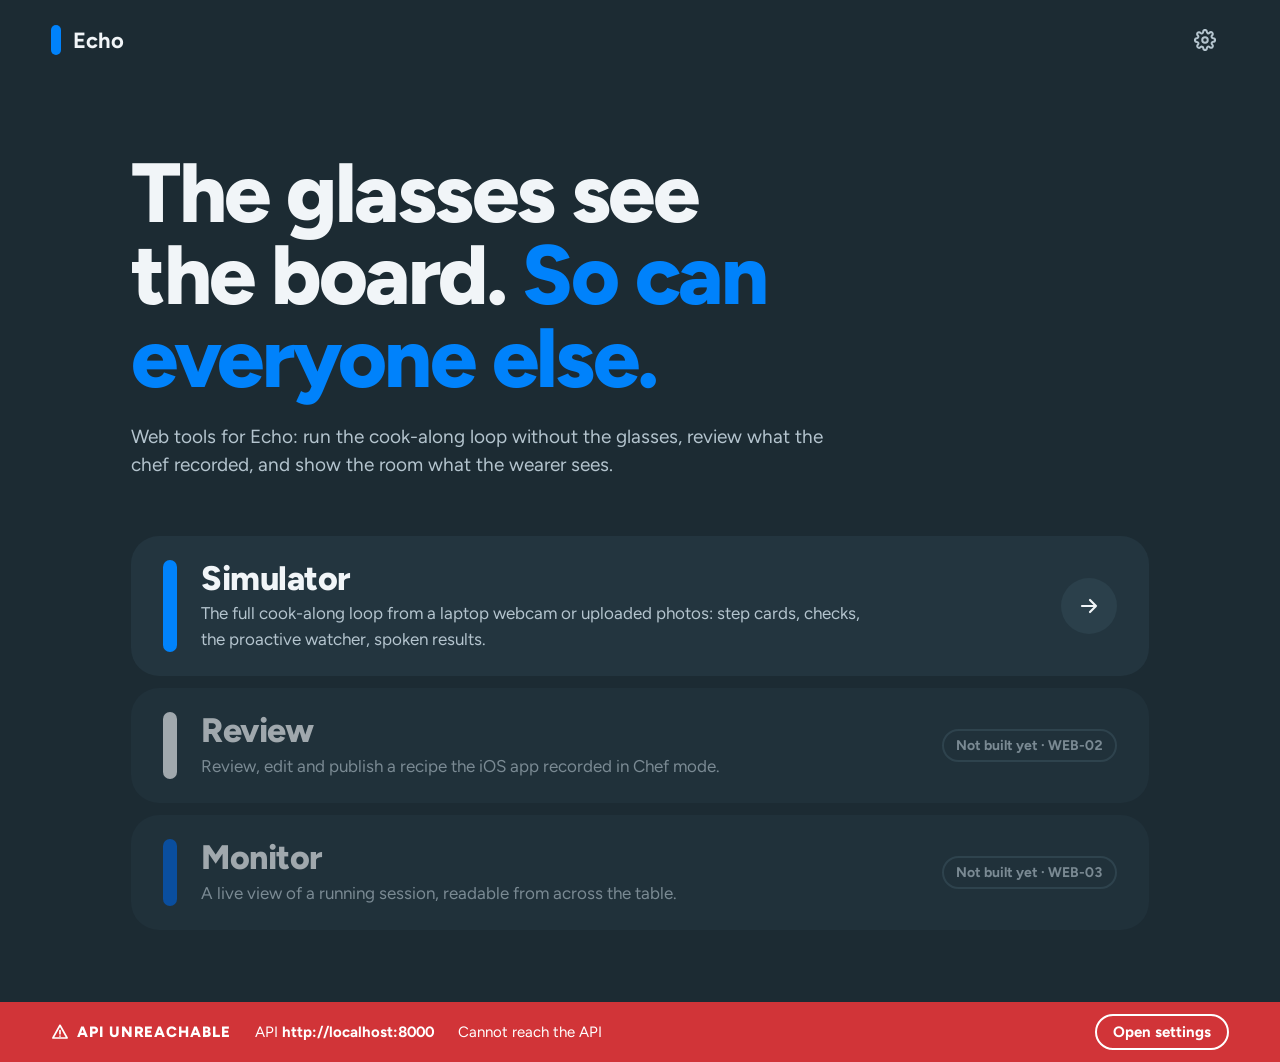
==== web/index.html @ 8f0bbbf6 "[web] WEB-01 foundation and simulator Shared config, API wrapper, watcher debounce (with node tests)" ====
<!doctype html>
<html lang="en">
<head>
<meta charset="utf-8">
<meta name="viewport" content="width=device-width, initial-scale=1">
<title>Echo · web tools</title>
<link rel="preconnect" href="https://fonts.googleapis.com">
<link rel="preconnect" href="https://fonts.gstatic.com" crossorigin>
<link href="https://fonts.googleapis.com/css2?family=Figtree:wght@400;500;600;700;800&display=swap" rel="stylesheet">
<link rel="stylesheet" href="shared/ui.css">
<style>
  .home {
    width: min(1120px, 100%);
    margin: 0 auto;
    padding: clamp(24px, 6vw, 72px) clamp(16px, 4vw, 56px) var(--space-8);
    display: grid;
    gap: clamp(32px, 5vw, 56px);
  }
  .home h1 {
    font-size: clamp(44px, 7vw, 84px);
    font-weight: 800;
    letter-spacing: -0.03em;
    line-height: 0.98;
    max-width: 14ch;
  }
  .home h1 span { color: var(--echo-sky); }
  .home .lede {
    max-width: 58ch;
    color: var(--text-dim);
    font-size: 19px;
  }
  .tools {
    list-style: none;
    margin: 0;
    padding: 0;
    display: grid;
    gap: var(--space-3);
  }
  .tool {
    display: grid;
    grid-template-columns: auto 1fr auto;
    align-items: center;
    gap: var(--space-5);
    min-height: 112px;
    padding: var(--space-5) var(--space-6);
    border-radius: var(--radius-lg);
    background: var(--surface);
    color: var(--text);
    text-decoration: none;
    transition: background-color 180ms var(--ease-out), transform 180ms var(--ease-out);
  }
  a.tool:hover { background: var(--surface-2); }
  a.tool:hover .tool-go { transform: translateX(4px); background: var(--echo-blue); color: #fff; }
  .tool-swatch {
    width: 14px;
    align-self: stretch;
    border-radius: 7px;
  }
  .tool h2 { font-size: clamp(26px, 3vw, 34px); font-weight: 800; letter-spacing: -0.015em; }
  .tool p { color: var(--text-dim); margin-top: var(--space-1); max-width: 60ch; }
  .tool-go {
    display: grid;
    place-items: center;
    width: 56px;
    height: 56px;
    border-radius: 50%;
    background: var(--surface-2);
    transition: transform 180ms var(--ease-out), background-color 180ms var(--ease-out);
  }
  .tool[aria-disabled="true"] { opacity: 0.62; }
  .tool-later {
    padding: var(--space-1) var(--space-3);
    border-radius: var(--pill);
    border: 2px solid var(--line);
    color: var(--text-dim);
    font-size: 14px;
    font-weight: 700;
    white-space: nowrap;
  }
  @media (max-width: 640px) {
    .tool { grid-template-columns: auto 1fr; padding: var(--space-5); }
    .tool-go, .tool-later { grid-column: 2; justify-self: start; }
  }
</style>
</head>
<body>
<header class="topbar">
  <a class="brand" href="./"><span class="brand-mark"></span>Echo</a>
  <button class="btn btn-icon btn-ghost" type="button" data-open-settings aria-label="Settings"></button>
</header>

<main class="home">
  <div>
    <h1>The glasses see the board. <span>So can everyone else.</span></h1>
    <p class="lede" style="margin-top: var(--space-5)">Web tools for Echo: run the cook-along loop without the glasses, review what the chef recorded, and show the room what the wearer sees.</p>
  </div>

  <ul class="tools">
    <li>
      <a class="tool" href="sim/">
        <span class="tool-swatch" style="background: var(--echo-sky)"></span>
        <div>
          <h2>Simulator</h2>
          <p>The full cook-along loop from a laptop webcam or uploaded photos: step cards, checks, the proactive watcher, spoken results.</p>
        </div>
        <span class="tool-go" data-icon="arrowRight"></span>
      </a>
    </li>
    <li>
      <div class="tool" aria-disabled="true">
        <span class="tool-swatch" style="background: var(--echo-mist)"></span>
        <div>
          <h2>Review</h2>
          <p>Review, edit and publish a recipe the iOS app recorded in Chef mode.</p>
        </div>
        <span class="tool-later">Not built yet · WEB-02</span>
      </div>
    </li>
    <li>
      <div class="tool" aria-disabled="true">
        <span class="tool-swatch" style="background: var(--echo-blue)"></span>
        <div>
          <h2>Monitor</h2>
          <p>A live view of a running session, readable from across the table.</p>
        </div>
        <span class="tool-later">Not built yet · WEB-03</span>
      </div>
    </li>
  </ul>
</main>

<script type="module">
  import { mountChrome } from "./shared/chrome.js";
  import { icon } from "./shared/icons.js";
  document.querySelector("[data-open-settings]").innerHTML = icon("gear", { size: 22 });
  document.querySelectorAll("[data-icon]").forEach((el) => (el.innerHTML = icon(el.dataset.icon, { size: 24 })));
  mountChrome();
</script>
</body>
</html>
---- web/shared/ui.css ----
/* Echo — shared page styling for the web tools (simulator, review, monitor).
   Palette pinned by the team: sky, blue, mist, ink + amber/green status. */

:root {
  --echo-sky: #0082fb;
  --echo-blue: #0064e0;
  --echo-mist: #f1f5f8;
  --echo-ink: #1c2b33;

  --echo-amber: #ffb020;      /* fix / warning on dark */
  --echo-amber-ink: #b45309;  /* amber text on light */
  --echo-green: #34d27b;      /* pass on dark */
  --echo-red: #d13438;        /* fake mode, errors */

  /* Surfaces, tinted from ink rather than neutral grey */
  --bg: var(--echo-ink);
  --surface: #23353f;
  --surface-2: #2b404b;
  --line: #3a525e;
  --text: var(--echo-mist);
  --text-dim: #b4c4ce;        /* 7.3:1 on --bg */
  --text-faint: #8fa4b0;      /* 4.9:1 on --bg */

  --radius-lg: 28px;
  --radius: 18px;
  --radius-sm: 12px;
  --pill: 999px;

  --space-1: 4px;
  --space-2: 8px;
  --space-3: 12px;
  --space-4: 16px;
  --space-5: 24px;
  --space-6: 32px;
  --space-7: 48px;
  --space-8: 72px;

  --font: "Figtree", ui-sans-serif, system-ui, -apple-system, "Segoe UI", sans-serif;
  --mono: ui-monospace, "SF Mono", Menlo, Consolas, monospace;
  --ease-out: cubic-bezier(0.16, 1, 0.3, 1);

  --tap: 48px;
  color-scheme: dark;
}

*,
*::before,
*::after {
  box-sizing: border-box;
}

html {
  -webkit-text-size-adjust: 100%;
  scrollbar-color: var(--line) var(--bg);
}

body {
  margin: 0;
  min-height: 100dvh;
  display: flex;
  flex-direction: column;
  background: var(--bg);
  color: var(--text);
  font-family: var(--font);
  font-size: 17px;
  line-height: 1.5;
  font-variant-numeric: tabular-nums;
  -webkit-font-smoothing: antialiased;
}

::selection {
  background: var(--echo-sky);
  color: #fff;
}

:focus-visible {
  outline: 3px solid var(--echo-sky);
  outline-offset: 3px;
  border-radius: 6px;
}

a {
  color: inherit;
  text-underline-offset: 0.2em;
}

h1,
h2,
h3 {
  margin: 0;
  line-height: 1.1;
  text-wrap: balance;
}

p {
  margin: 0;
}

img {
  max-width: 100%;
  display: block;
}

[hidden] {
  display: none !important;
}

.icon {
  flex: none;
}

.btn,
.topnav a {
  white-space: nowrap;
}

.visually-hidden {
  position: absolute !important;
  width: 1px;
  height: 1px;
  overflow: hidden;
  clip: rect(0 0 0 0);
  white-space: nowrap;
}

/* ---------- top bar ---------- */

.topbar {
  display: flex;
  align-items: center;
  justify-content: space-between;
  gap: var(--space-4);
  padding: var(--space-4) clamp(16px, 4vw, 56px);
  min-height: 76px;
}

.brand {
  display: inline-flex;
  align-items: center;
  gap: var(--space-3);
  text-decoration: none;
  font-weight: 700;
  font-size: 22px;
  letter-spacing: -0.01em;
}

.brand-mark {
  width: 10px;
  height: 30px;
  border-radius: 5px;
  background: var(--echo-sky);
}

.brand-page {
  font-weight: 500;
  color: var(--text-dim);
}

.topnav {
  display: flex;
  align-items: center;
  gap: var(--space-2);
}

.topnav a {
  padding: var(--space-2) var(--space-3);
  border-radius: var(--pill);
  color: var(--text-dim);
  text-decoration: none;
  font-weight: 600;
  font-size: 15px;
}

.topnav a:hover {
  color: var(--text);
  background: var(--surface);
}

.topnav a[aria-current="page"] {
  color: var(--text);
  background: var(--surface-2);
}

/* ---------- buttons ---------- */

.btn {
  display: inline-flex;
  align-items: center;
  justify-content: center;
  gap: var(--space-2);
  min-height: var(--tap);
  padding: 0 var(--space-5);
  border: 0;
  border-radius: var(--pill);
  background: var(--surface-2);
  color: var(--text);
  font: inherit;
  font-weight: 650;
  font-size: 16px;
  cursor: pointer;
  text-decoration: none;
  transition: background-color 160ms var(--ease-out), transform 160ms var(--ease-out);
}

.btn:hover {
  background: var(--line);
}

.btn:active {
  transform: translateY(1px);
}

.btn:disabled,
.btn[aria-disabled="true"] {
  opacity: 0.45;
  cursor: not-allowed;
  transform: none;
}

.btn-primary {
  background: var(--echo-blue);
  color: #fff;
}

.btn-primary:hover {
  background: #0058c7;
}

.btn-light {
  background: var(--echo-mist);
  color: var(--echo-ink);
}

.btn-light:hover {
  background: #fff;
}

.btn-icon {
  width: var(--tap);
  padding: 0;
}

.btn-ghost {
  background: transparent;
  color: var(--text-dim);
}

.btn-ghost:hover {
  background: var(--surface);
  color: var(--text);
}

.btn[aria-pressed="true"] {
  background: var(--echo-mist);
  color: var(--echo-ink);
}

kbd {
  display: inline-block;
  min-width: 1.6em;
  padding: 0 0.4em;
  border-radius: 6px;
  border: 1px solid var(--line);
  background: var(--bg);
  color: var(--text-dim);
  font: 600 12px/1.6 var(--font);
  text-align: center;
}

.btn-primary kbd {
  border-color: rgba(255, 255, 255, 0.35);
  background: transparent;
  color: #fff;
}

/* ---------- form fields ---------- */

.field {
  display: grid;
  gap: var(--space-2);
}

.field label {
  font-weight: 650;
  font-size: 15px;
}

.field .hint {
  color: var(--text-faint);
  font-size: 14px;
}

.input {
  width: 100%;
  min-height: var(--tap);
  padding: 0 var(--space-4);
  border: 2px solid var(--line);
  border-radius: var(--radius-sm);
  background: var(--bg);
  color: var(--text);
  font: inherit;
  caret-color: var(--echo-sky);
}

.input:focus-visible {
  outline: none;
  border-color: var(--echo-sky);
}

.input::placeholder {
  color: var(--text-faint);
}

/* ---------- settings dialog ---------- */

.settings-dialog {
  width: min(520px, calc(100vw - 32px));
  padding: 0;
  border: 0;
  border-radius: var(--radius-lg);
  background: var(--surface);
  color: var(--text);
  box-shadow: 0 24px 60px rgba(0, 0, 0, 0.45);
}

.settings-dialog::backdrop {
  background: rgba(10, 18, 23, 0.7);
}

.settings-dialog form {
  display: grid;
  gap: var(--space-5);
  padding: var(--space-6);
}

.settings-dialog header {
  display: flex;
  align-items: center;
  justify-content: space-between;
}

.settings-dialog h2 {
  font-size: 26px;
}

.settings-row {
  display: grid;
  grid-template-columns: 1fr 1fr;
  gap: var(--space-4);
}

.settings-actions {
  display: flex;
  justify-content: flex-end;
  gap: var(--space-3);
  margin-top: var(--space-2);
}

/* ---------- status strip (footer) ---------- */

.status-strip {
  margin-top: auto;
  display: flex;
  flex-wrap: wrap;
  align-items: center;
  gap: var(--space-2) var(--space-5);
  padding: var(--space-3) clamp(16px, 4vw, 56px);
  background: var(--echo-blue);
  color: #fff;
  font-size: 15px;
}

.status-strip[data-state="fake"],
.status-strip[data-state="down"],
.status-strip[data-state="unauthorized"] {
  background: var(--echo-red);
}

.status-strip[data-state="checking"] {
  background: var(--surface-2);
}

.status-strip .status-flag {
  display: inline-flex;
  align-items: center;
  gap: var(--space-2);
  font-weight: 800;
  letter-spacing: 0.06em;
  text-transform: uppercase;
}

.status-strip .status-item b {
  font-weight: 700;
}

.status-strip .status-action {
  margin-left: auto;
  min-height: 36px;
  padding: 0 var(--space-4);
  border-radius: var(--pill);
  border: 2px solid currentColor;
  background: transparent;
  color: inherit;
  font: inherit;
  font-weight: 700;
  cursor: pointer;
}

.status-strip .status-action:hover {
  background: rgba(255, 255, 255, 0.14);
}

@media (prefers-reduced-motion: reduce) {
  *,
  *::before,
  *::after {
    transition-duration: 1ms !important;
    animation-iteration-count: 1 !important;
  }
}

@media (max-width: 640px) {
  .settings-row {
    grid-template-columns: 1fr;
  }
  .topnav a {
    padding: var(--space-2);
  }
}
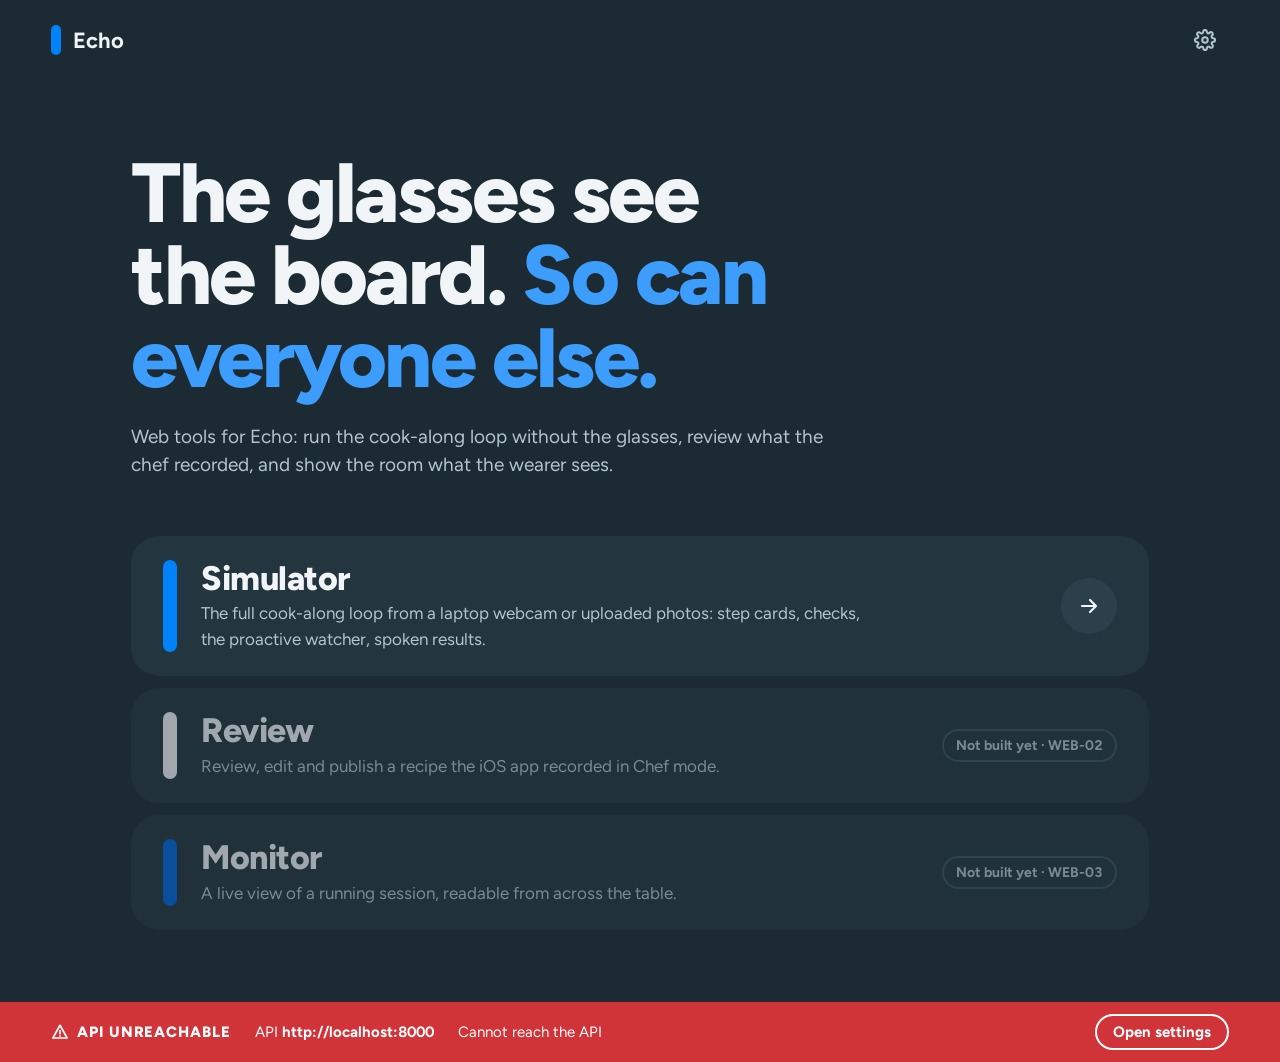
==== commit 828d2150: "[web] Fix design-check findings: headline contrast, empty img Landing headline accent uses a sky tin" ====
--- a/web/index.html
+++ b/web/index.html
@@ -23,7 +23,7 @@
     line-height: 0.98;
     max-width: 14ch;
   }
-  .home h1 span { color: var(--echo-sky); }
+  .home h1 span { color: var(--echo-sky-text); }
   .home .lede {
     max-width: 58ch;
     color: var(--text-dim);
--- a/web/shared/ui.css
+++ b/web/shared/ui.css
@@ -6,6 +6,7 @@
   --echo-blue: #0064e0;
   --echo-mist: #f1f5f8;
   --echo-ink: #1c2b33;
+  --echo-sky-text: #3d9dfc;   /* sky lifted for text on ink: 5.15:1 (sky itself is 3.9:1) */
 
   --echo-amber: #ffb020;      /* fix / warning on dark */
   --echo-amber-ink: #b45309;  /* amber text on light */
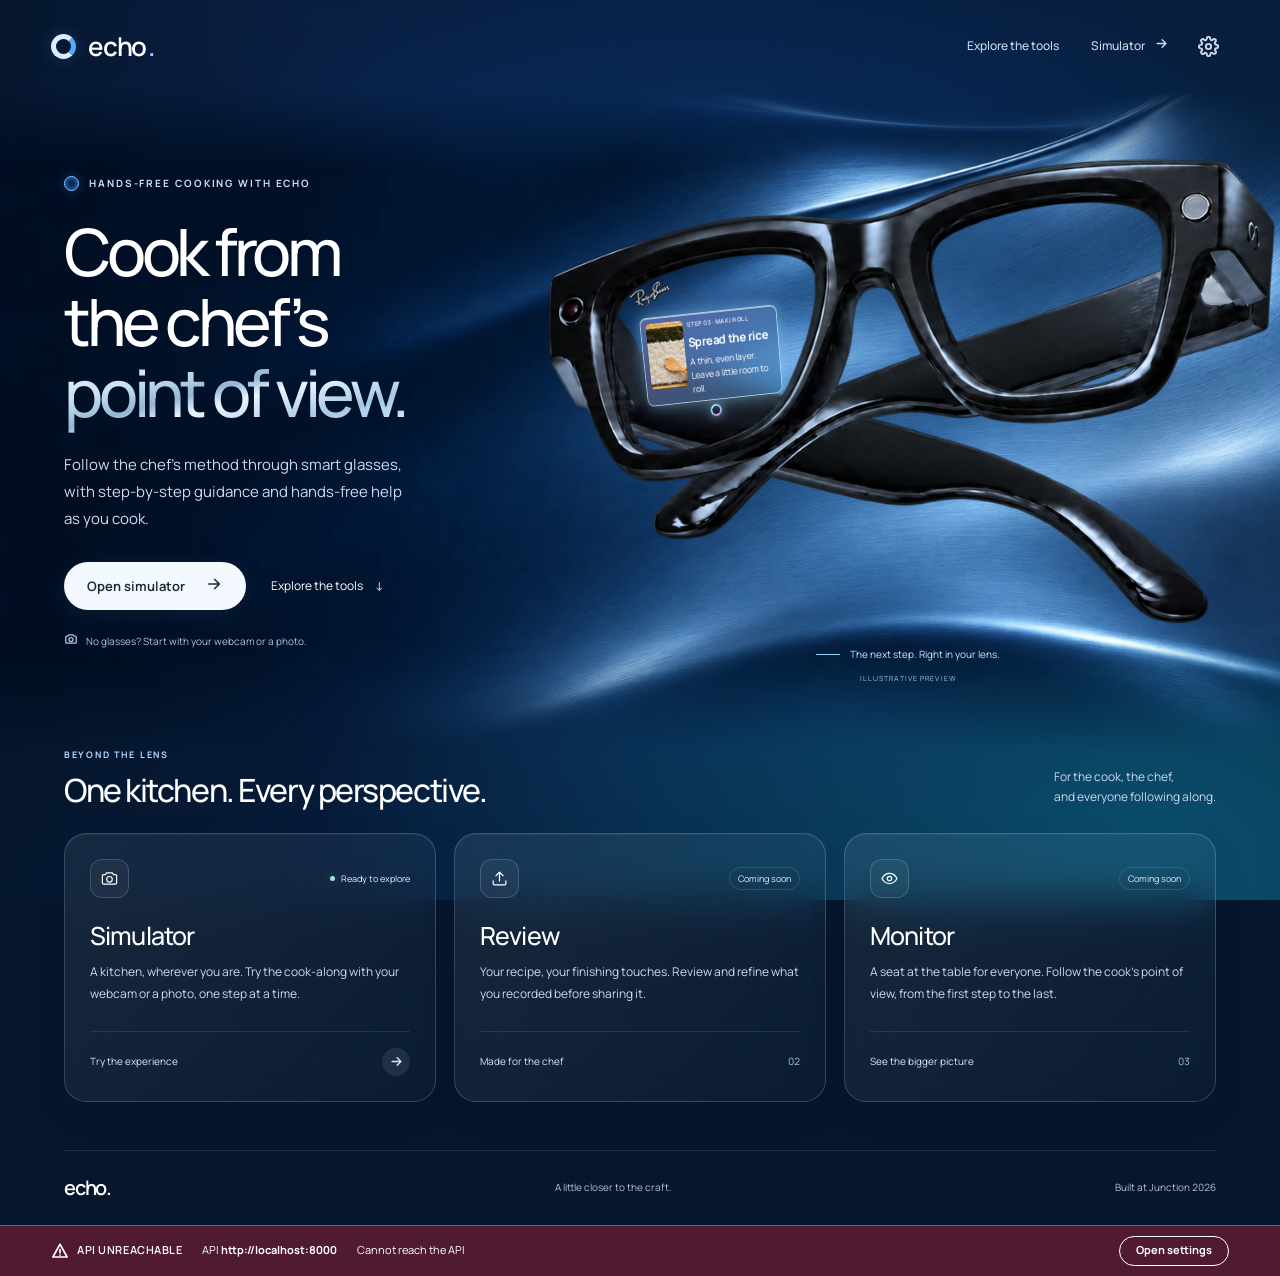
==== commit 3afeb9c0: "[web] Refresh Echo hero and glass styling" ====
--- a/web/index.html
+++ b/web/index.html
@@ -3,137 +3,79 @@
 <head>
 <meta charset="utf-8">
 <meta name="viewport" content="width=device-width, initial-scale=1">
-<title>Echo · web tools</title>
+<meta name="description" content="Follow the chef’s point of view with Echo: step-by-step cooking guidance through smart glasses.">
+<meta name="theme-color" content="#06162c">
+<title>Echo · Cook from the chef’s point of view</title>
 <link rel="preconnect" href="https://fonts.googleapis.com">
 <link rel="preconnect" href="https://fonts.gstatic.com" crossorigin>
-<link href="https://fonts.googleapis.com/css2?family=Figtree:wght@400;500;600;700;800&display=swap" rel="stylesheet">
+<link href="https://fonts.googleapis.com/css2?family=Manrope:wght@400;500;600;700;800&display=swap" rel="stylesheet">
 <link rel="stylesheet" href="shared/ui.css">
-<style>
-  .home {
-    width: min(1120px, 100%);
-    margin: 0 auto;
-    padding: clamp(24px, 6vw, 72px) clamp(16px, 4vw, 56px) var(--space-8);
-    display: grid;
-    gap: clamp(32px, 5vw, 56px);
-  }
-  .home h1 {
-    font-size: clamp(44px, 7vw, 84px);
-    font-weight: 800;
-    letter-spacing: -0.03em;
-    line-height: 0.98;
-    max-width: 14ch;
-  }
-  .home h1 span { color: var(--echo-sky-text); }
-  .home .lede {
-    max-width: 58ch;
-    color: var(--text-dim);
-    font-size: 19px;
-  }
-  .tools {
-    list-style: none;
-    margin: 0;
-    padding: 0;
-    display: grid;
-    gap: var(--space-3);
-  }
-  .tool {
-    display: grid;
-    grid-template-columns: auto 1fr auto;
-    align-items: center;
-    gap: var(--space-5);
-    min-height: 112px;
-    padding: var(--space-5) var(--space-6);
-    border-radius: var(--radius-lg);
-    background: var(--surface);
-    color: var(--text);
-    text-decoration: none;
-    transition: background-color 180ms var(--ease-out), transform 180ms var(--ease-out);
-  }
-  a.tool:hover { background: var(--surface-2); }
-  a.tool:hover .tool-go { transform: translateX(4px); background: var(--echo-blue); color: #fff; }
-  .tool-swatch {
-    width: 14px;
-    align-self: stretch;
-    border-radius: 7px;
-  }
-  .tool h2 { font-size: clamp(26px, 3vw, 34px); font-weight: 800; letter-spacing: -0.015em; }
-  .tool p { color: var(--text-dim); margin-top: var(--space-1); max-width: 60ch; }
-  .tool-go {
-    display: grid;
-    place-items: center;
-    width: 56px;
-    height: 56px;
-    border-radius: 50%;
-    background: var(--surface-2);
-    transition: transform 180ms var(--ease-out), background-color 180ms var(--ease-out);
-  }
-  .tool[aria-disabled="true"] { opacity: 0.62; }
-  .tool-later {
-    padding: var(--space-1) var(--space-3);
-    border-radius: var(--pill);
-    border: 2px solid var(--line);
-    color: var(--text-dim);
-    font-size: 14px;
-    font-weight: 700;
-    white-space: nowrap;
-  }
-  @media (max-width: 640px) {
-    .tool { grid-template-columns: auto 1fr; padding: var(--space-5); }
-    .tool-go, .tool-later { grid-column: 2; justify-self: start; }
-  }
-</style>
+<link rel="stylesheet" href="home.css">
 </head>
-<body>
+<body class="home-page">
 <header class="topbar">
-  <a class="brand" href="./"><span class="brand-mark"></span>Echo</a>
-  <button class="btn btn-icon btn-ghost" type="button" data-open-settings aria-label="Settings"></button>
+  <a class="brand" href="./" aria-label="Echo home"><span class="brand-mark" aria-hidden="true"></span>echo<span class="brand-period">.</span></a>
+  <nav class="topnav" aria-label="Main">
+    <a href="#tools">Explore the tools</a>
+    <a href="sim/">Simulator <span data-icon="arrowRight"></span></a>
+    <button class="btn btn-icon btn-ghost" type="button" data-open-settings aria-label="Settings"></button>
+  </nav>
 </header>
-
 <main class="home">
-  <div>
-    <h1>The glasses see the board. <span>So can everyone else.</span></h1>
-    <p class="lede" style="margin-top: var(--space-5)">Web tools for Echo: run the cook-along loop without the glasses, review what the chef recorded, and show the room what the wearer sees.</p>
-  </div>
-
-  <ul class="tools">
-    <li>
-      <a class="tool" href="sim/">
-        <span class="tool-swatch" style="background: var(--echo-sky)"></span>
-        <div>
-          <h2>Simulator</h2>
-          <p>The full cook-along loop from a laptop webcam or uploaded photos: step cards, checks, the proactive watcher, spoken results.</p>
+  <section class="hero" aria-labelledby="hero-title">
+    <div class="hero-copy">
+      <p class="eyebrow"><span class="eyebrow-orbit" aria-hidden="true"></span>HANDS-FREE COOKING WITH ECHO</p>
+      <h1 id="hero-title">Cook from<br>the chef’s<br><span>point of view.</span></h1>
+      <p class="lede">Follow the chef’s method through smart glasses, with step-by-step guidance and hands-free help as you cook.</p>
+      <div class="hero-actions">
+        <a class="btn btn-light hero-cta" href="sim/">Open simulator <span data-icon="arrowRight"></span></a>
+        <a class="text-link" href="#tools">Explore the tools <span aria-hidden="true">↓</span></a>
+      </div>
+      <p class="hero-note"><span data-icon="camera"></span>No glasses? Start with your webcam or a photo.</p>
+    </div>
+    <figure class="hero-visual" aria-label="Centered floating black smart glasses angled toward the headline, with a recipe preview aligned to the lens">
+      <div class="product-stage">
+        <img class="hero-glasses" src="assets/smart-glasses.png" width="1736" height="906" alt="The supplied floating glasses photo cut out and flipped toward the headline, with cool blue-silver reflections and a readable Ray-Ban mark on the left lens" fetchpriority="high">
+        <div class="recipe-preview" aria-label="Example instruction: step 3, spread the rice in a thin, even layer">
+          <img src="assets/rice-step.webp" width="64" height="76" alt="Sushi rice spread over nori on a bamboo mat">
+          <div><span class="recipe-kicker">STEP 03 · MAKI ROLL</span><strong>Spread the rice</strong><p>A thin, even layer.<br>Leave a little room to roll.</p></div>
         </div>
-        <span class="tool-go" data-icon="arrowRight"></span>
-      </a>
-    </li>
-    <li>
-      <div class="tool" aria-disabled="true">
-        <span class="tool-swatch" style="background: var(--echo-mist)"></span>
-        <div>
-          <h2>Review</h2>
-          <p>Review, edit and publish a recipe the iOS app recorded in Chef mode.</p>
-        </div>
-        <span class="tool-later">Not built yet · WEB-02</span>
       </div>
-    </li>
-    <li>
-      <div class="tool" aria-disabled="true">
-        <span class="tool-swatch" style="background: var(--echo-blue)"></span>
-        <div>
-          <h2>Monitor</h2>
-          <p>A live view of a running session, readable from across the table.</p>
-        </div>
-        <span class="tool-later">Not built yet · WEB-03</span>
-      </div>
-    </li>
-  </ul>
+      <figcaption><span class="caption-line" aria-hidden="true"></span>The next step. Right in your lens.<span class="preview-label">ILLUSTRATIVE PREVIEW</span></figcaption>
+    </figure>
+  </section>
+  <section class="tool-section" id="tools" aria-labelledby="tools-title">
+    <div class="section-heading">
+      <div><p class="eyebrow">BEYOND THE LENS</p><h2 id="tools-title">One kitchen. Every perspective.</h2></div>
+      <p>For the cook, the chef,<br>and everyone following along.</p>
+    </div>
+    <ul class="tools">
+      <li><a class="tool tool-available" href="sim/">
+        <div class="tool-top"><span class="tool-icon" data-icon="camera"></span><span class="tool-badge"><span aria-hidden="true"></span>Ready to explore</span></div>
+        <div class="tool-copy"><h3>Simulator</h3><p>A kitchen, wherever you are. Try the cook-along with your webcam or a photo, one step at a time.</p></div>
+        <div class="tool-bottom"><span>Try the experience</span><span class="tool-go" data-icon="arrowRight"></span></div>
+      </a></li>
+      <li><div class="tool" aria-disabled="true">
+        <div class="tool-top"><span class="tool-icon" data-icon="upload"></span><span class="tool-badge tool-badge-later">Coming soon</span></div>
+        <div class="tool-copy"><h3>Review</h3><p>Your recipe, your finishing touches. Review and refine what you recorded before sharing it.</p></div>
+        <div class="tool-bottom"><span>Made for the chef</span><span class="tool-number">02</span></div>
+      </div></li>
+      <li><div class="tool" aria-disabled="true">
+        <div class="tool-top"><span class="tool-icon" data-icon="eye"></span><span class="tool-badge tool-badge-later">Coming soon</span></div>
+        <div class="tool-copy"><h3>Monitor</h3><p>A seat at the table for everyone. Follow the cook’s point of view, from the first step to the last.</p></div>
+        <div class="tool-bottom"><span>See the bigger picture</span><span class="tool-number">03</span></div>
+      </div></li>
+    </ul>
+  </section>
+  <div class="home-signoff"><span>echo.</span><p>A little closer to the craft.</p><span>Built at Junction 2026</span></div>
 </main>
-
 <script type="module">
   import { mountChrome } from "./shared/chrome.js";
+  import { mountHero } from "./hero.js";
   import { icon } from "./shared/icons.js";
-  document.querySelector("[data-open-settings]").innerHTML = icon("gear", { size: 22 });
-  document.querySelectorAll("[data-icon]").forEach((el) => (el.innerHTML = icon(el.dataset.icon, { size: 24 })));
+  document.querySelector("[data-open-settings]").innerHTML = icon("gear", { size: 21 });
+  document.querySelectorAll("[data-icon]").forEach((el) => (el.innerHTML = icon(el.dataset.icon, { size: 22 })));
+  mountHero();
   mountChrome();
 </script>
 </body>
--- a/web/shared/ui.css
+++ b/web/shared/ui.css
@@ -1,5 +1,4 @@
-/* Echo — shared page styling for the web tools (simulator, review, monitor).
-   Palette pinned by the team: sky, blue, mist, ink + amber/green status. */
+/* Echo — atmospheric blue gradients and translucent glass surfaces. */
 
 :root {
   --echo-sky: #0082fb;
@@ -14,13 +13,13 @@
   --echo-red: #d13438;        /* fake mode, errors */
 
   /* Surfaces, tinted from ink rather than neutral grey */
-  --bg: var(--echo-ink);
-  --surface: #23353f;
-  --surface-2: #2b404b;
-  --line: #3a525e;
-  --text: var(--echo-mist);
-  --text-dim: #b4c4ce;        /* 7.3:1 on --bg */
-  --text-faint: #8fa4b0;      /* 4.9:1 on --bg */
+  --bg: #06162c;
+  --surface: rgba(180, 213, 255, 0.07);
+  --surface-2: rgba(190, 222, 255, 0.12);
+  --line: rgba(205, 229, 255, 0.20);
+  --text: #ffffff;
+  --text-dim: #ccdaef;
+  --text-faint: #adc4df;
 
   --radius-lg: 28px;
   --radius: 18px;
@@ -36,7 +35,7 @@
   --space-7: 48px;
   --space-8: 72px;
 
-  --font: "Figtree", ui-sans-serif, system-ui, -apple-system, "Segoe UI", sans-serif;
+  --font: "Manrope", ui-sans-serif, system-ui, -apple-system, "Segoe UI", sans-serif;
   --mono: ui-monospace, "SF Mono", Menlo, Consolas, monospace;
   --ease-out: cubic-bezier(0.16, 1, 0.3, 1);
 
@@ -60,7 +59,13 @@
   min-height: 100dvh;
   display: flex;
   flex-direction: column;
-  background: var(--bg);
+  background-color: var(--bg);
+  background-image:
+    radial-gradient(ellipse at 90% 96%, rgba(15, 113, 153, 0.54), transparent 52%),
+    radial-gradient(ellipse at 58% 40%, rgba(13, 76, 158, 0.53), transparent 60%),
+    radial-gradient(ellipse at 25% 2%, rgba(16, 52, 118, 0.36), transparent 52%),
+    linear-gradient(125deg, #040f1d 3%, #071d3e 57%, #052538 100%);
+  background-attachment: fixed;
   color: var(--text);
   font-family: var(--font);
   font-size: 17px;
@@ -140,16 +145,18 @@
   align-items: center;
   gap: var(--space-3);
   text-decoration: none;
-  font-weight: 700;
-  font-size: 22px;
-  letter-spacing: -0.01em;
+  font-weight: 600;
+  font-size: 26px;
+  letter-spacing: -0.05em;
 }
 
 .brand-mark {
-  width: 10px;
-  height: 30px;
-  border-radius: 5px;
-  background: var(--echo-sky);
+  width: 25px;
+  height: 25px;
+  border-radius: 50%;
+  border: 5px solid #d7efff;
+  border-right-color: #55aaff;
+  box-shadow: 0 0 18px #55aaff30;
 }
 
 .brand-page {
@@ -317,9 +324,11 @@
 .settings-dialog {
   width: min(520px, calc(100vw - 32px));
   padding: 0;
-  border: 0;
+  border: 1px solid var(--line);
   border-radius: var(--radius-lg);
-  background: var(--surface);
+  background: rgba(12, 35, 67, 0.92);
+  backdrop-filter: blur(30px);
+  -webkit-backdrop-filter: blur(30px);
   color: var(--text);
   box-shadow: 0 24px 60px rgba(0, 0, 0, 0.45);
 }
@@ -374,7 +383,8 @@
 .status-strip[data-state="fake"],
 .status-strip[data-state="down"],
 .status-strip[data-state="unauthorized"] {
-  background: var(--echo-red);
+  background: rgba(102, 29, 51, 0.78);
+  border-top-color: rgba(255, 129, 149, 0.45);
 }
 
 .status-strip[data-state="checking"] {
@@ -428,3 +438,22 @@
     padding: var(--space-2);
   }
 }
+
+/* Shared glass chrome, also used by the simulator. */
+.brand-period { margin-left: -10px; color: #8dcaff; }
+.topnav a { display: inline-flex; align-items: center; gap: 9px; font-size: 12px; font-weight: 500; }
+.topnav a .icon { width: 15px; height: 15px; }
+.topnav .btn-icon { width: 40px; min-height: 40px; }
+.btn { border: 1px solid transparent; }
+.btn:not(.btn-light):not(.btn-primary):not(.btn-ghost) { border-color: var(--line); }
+.btn-primary { background: linear-gradient(135deg, #238bff, #0662d9); box-shadow: 0 4px 24px #007bff25; }
+.btn-light { background: #f4f8ff; box-shadow: 0 4px 25px #7cc4ff16; }
+.btn-light:hover { box-shadow: 0 4px 28px #7cc4ff40; }
+.input { background: #071a32; border-width: 1px; }
+.status-strip { border-top: 1px solid var(--line); background: #0c385b99; backdrop-filter: blur(20px); -webkit-backdrop-filter: blur(20px); font-size: 11px; gap: 8px 20px; padding-block: 10px; }
+.status-strip .status-flag { font-weight: 600; letter-spacing: .05em; }
+.status-strip .status-action { border-width: 1px; min-height: 30px; font-size: 11px; }
+@media (prefers-reduced-transparency: reduce) {
+  .tool, .panel { background: #102c4b; }
+  .settings-dialog { background: #0c2343; }
+}
--- a/web/home.css
+++ b/web/home.css
@@ -0,0 +1,87 @@
+.home-page .topbar { width: min(1440px, 100%); margin: 0 auto; padding-block: 26px; }
+.home { width: min(1440px, 100%); margin: 0 auto; padding: 0 clamp(24px, 5vw, 80px); }
+.hero { position: relative; isolation: isolate; display: grid; grid-template-columns: .90fr 1.20fr; align-items: center; min-height: 580px; padding: 50px 0 64px; gap: 12px; }
+/* Blue titanium is confined to the hero; shared page surfaces stay unchanged. */
+.home-page { overflow-x: clip; }
+.hero::before { content: ""; position: absolute; z-index: -1; top: 0; bottom: 0; left: 50%; width: 100vw; transform: translateX(-50%); background: url("assets/hero-blue-metal.webp") center / cover no-repeat; mask-image: linear-gradient(to bottom, transparent, #000 12%, #000 84%, transparent); }
+.hero-copy { position: relative; z-index: 1; }
+.eyebrow { display: flex; align-items: center; gap: 10px; color: #c6dffb; font-size: 10px; font-weight: 700; letter-spacing: .19em; }
+.eyebrow-orbit { width: 15px; height: 15px; border: 1px solid #86caff; border-radius: 50%; box-shadow: inset 0 0 7px #2b8eff, 0 0 12px #3d8fff55; }
+.hero h1 { margin-top: 25px; font-size: clamp(44px, 5.1vw, 73px); font-weight: 500; line-height: 1.08; letter-spacing: -.065em; text-wrap: initial; }
+.hero h1 span { background: linear-gradient(165deg, #f5fbff 3%, #c7e3f4 30%, #95b5d3 45%, #e9f6ff 55%, #a5c8e6 75%, #e2efff 97%); background-clip: text; -webkit-background-clip: text; color: transparent; }
+.lede { max-width: 39ch; margin-top: 24px; color: var(--text-dim); font-size: 15px; line-height: 1.8; }
+.hero-actions { display: flex; align-items: center; gap: 25px; margin-top: 30px; }
+.hero-cta { gap: 20px; font-size: 13px; min-height: 48px; padding: 0 22px; }
+.hero-cta .icon { width: 18px; }
+.text-link { display: inline-flex; align-items: center; gap: 12px; text-decoration: none; font-size: 12px; }
+.text-link:hover { text-decoration: underline; }
+.hero-note { display: flex; align-items: center; gap: 8px; margin-top: 22px; color: var(--text-faint); font-size: 10px; }
+.hero-note .icon { width: 14px; height: 14px; }
+.hero-visual { min-width: 0; margin: 0 calc(-1 * clamp(24px, 5vw, 80px)) 0 -28px; }
+.product-stage { position: relative; width: 100%; aspect-ratio: 1.5; }
+.hero-glasses { width: 200%; max-width: none; height: auto; position: absolute; left: -51.4%; top: -12.75%; }
+.recipe-preview { position: absolute; left: 15%; top: 24.5%; width: 23%; transform: perspective(550px) rotateY(22deg) rotateZ(-9deg) skewY(-3deg); transform-origin: center; display: flex; align-items: stretch; gap: 5px; padding: 6px; border-radius: 8px; border: 1px solid #dcefffba; background: linear-gradient(135deg, #8588d495, #397caf8c); box-shadow: 0 0 16px #9be6ff66, 0 0 38px #69bbff45, 0 0 66px #b69cff22, inset 0 1px #ffffff88; backdrop-filter: blur(12px); -webkit-backdrop-filter: blur(12px); color: #fff; container-type: inline-size; }
+.recipe-preview::after { content: ""; position: absolute; top: calc(100% + 6px); left: calc(50% - 7px); width: 14px; height: 14px; border: 2px solid #a1e9ff; border-bottom-color: #c9a9ff; border-right-color: #b5bcff; border-radius: 50%; box-shadow: 0 0 12px #9be6ff99, 0 0 24px #b49eff55; }
+.recipe-preview > img { width: 29%; object-fit: cover; border-radius: 5px; }
+.recipe-preview > div { min-width: 0; align-self: center; }
+.recipe-kicker { display: block; font-size: 4.6cqw; letter-spacing: .07em; font-weight: 600; color: #f0eaff; }
+.recipe-preview strong { display: block; margin: 4px 0; font-size: 9cqw; letter-spacing: -.03em; white-space: nowrap; }
+.recipe-preview p { font-size: 6.8cqw; line-height: 1.5; color: #fff; }
+.hero-visual figcaption { display: flex; flex-wrap: wrap; align-items: center; justify-content: center; gap: 10px; color: #d0e6ff; font-size: 10px; margin: 9px 0 0; }
+.caption-line { width: 24px; height: 1px; background: #93d4ff; }
+.preview-label { flex-basis: 100%; text-align: center; font-size: 7px; letter-spacing: .16em; color: #a9c1de; margin-top: 2px; }
+.tool-section { scroll-margin-top: 30px; padding-bottom: 48px; }
+.section-heading { display: flex; align-items: end; justify-content: space-between; gap: 24px; margin-bottom: 25px; }
+.section-heading .eyebrow { font-size: 9px; color: #b5d8ff; }
+.section-heading h2 { margin-top: 11px; font-size: clamp(23px, 2.5vw, 33px); font-weight: 500; letter-spacing: -.045em; }
+.section-heading > p { color: var(--text-dim); font-size: 12px; line-height: 1.7; }
+.tools { list-style: none; margin: 0; padding: 0; display: grid; grid-template-columns: repeat(3, 1fr); gap: 18px; }
+.tools > li { min-width: 0; }
+.tool { position: relative; display: flex; height: 100%; flex-direction: column; padding: 25px; border: 1px solid var(--line); border-radius: 22px; background: linear-gradient(130deg, #e0efff15, #a7d5ff08); box-shadow: inset 0 1px 0 #ffffff0f, 0 12px 38px #00112b15; backdrop-filter: blur(22px); -webkit-backdrop-filter: blur(22px); text-decoration: none; transition: background 180ms ease, transform 180ms ease, border-color 180ms ease; }
+a.tool:hover { transform: translateY(-5px); border-color: #b4daff77; background: linear-gradient(130deg, #e0efff25, #a7d5ff12); }
+.tool-top { display: flex; justify-content: space-between; align-items: center; gap: 10px; }
+.tool-icon { display: grid; place-items: center; width: 39px; height: 39px; border-radius: 12px; border: 1px solid #c6dfff33; background: #d4edff0c; }
+.tool-icon .icon { width: 19px; height: 19px; stroke-width: 1.5; }
+.tool-badge { display: flex; align-items: center; gap: 6px; font-size: 9px; color: #e1f4ff; }
+.tool-badge > span { width: 5px; height: 5px; background: #9ce6d9; border-radius: 50%; box-shadow: 0 0 8px #9ce6d955; }
+.tool-badge-later { color: #e1ebfa; padding: 4px 8px; border: 1px solid #d5eaff25; border-radius: 20px; }
+.tool-copy { padding: 24px 0 26px; }
+.tool h3 { font-size: 25px; font-weight: 500; letter-spacing: -.035em; }
+.tool p { margin-top: 12px; font-size: 12px; line-height: 1.8; color: var(--text-dim); }
+.tool-bottom { display: flex; align-items: center; justify-content: space-between; gap: 12px; border-top: 1px solid #e0edff1a; padding-top: 16px; margin-top: auto; font-size: 10px; color: #d7e9ff; }
+.tool-go { display: grid; place-items: center; width: 28px; height: 28px; border-radius: 50%; background: #daedff18; }
+.tool-go .icon { width: 15px; height: 15px; }
+.tool-number { display: grid; place-items: center; height: 28px; font-size: 10px; color: #aac7e6; }
+.home-signoff { display: flex; align-items: center; justify-content: space-between; gap: 20px; padding: 22px 0; border-top: 1px solid #e0edff1a; color: var(--text-faint); font-size: 10px; }
+.home-signoff > span:first-child { color: #fff; font-size: 20px; font-weight: 600; letter-spacing: -.06em; }
+@media (min-width: 1500px) { .hero { min-height: 660px; } }
+@media (max-width: 960px) {
+  .hero { min-height: 510px; padding: 40px 0 54px; }
+  .hero h1 { font-size: clamp(39px, 5.3vw, 54px); }
+  .hero-actions { gap: 16px; flex-wrap: wrap; }
+
+  .recipe-preview { padding: 6px; gap: 5px; border-radius: 7px; }
+  .tool { padding: 20px; }
+}
+@media (max-width: 700px) {
+  .home-page .topbar { padding: 20px 24px; }
+  .home-page .topnav a:first-child { display: none; }
+  .home { padding-inline: 24px; }
+  .hero { grid-template-columns: 1fr; gap: 20px; padding-top: 30px; }
+  .hero-copy { max-width: 510px; }
+  .hero h1 { font-size: clamp(43px, 9vw, 66px); }
+  .lede { max-width: 43ch; font-size: 14px; }
+  .hero-visual { width: calc(100% + 24px); margin: 0 -24px 0 0; }
+  .product-stage { margin-top: -10px; }
+  .hero-visual figcaption { margin-top: 0; }
+  .section-heading { align-items: start; flex-direction: column; gap: 12px; }
+  .section-heading > p br { display: none; }
+  .tools { grid-template-columns: 1fr; gap: 14px; }
+  .tool { padding: 24px; }
+  .tool p { font-size: 14px; }
+  .tool-badge { font-size: 10px; }
+  .tool-bottom { font-size: 12px; }
+  .home-signoff > p { display: none; }
+}
+
+@media (min-width: 1440px) { .hero-visual { margin-right: calc((1440px - 100vw) / 2 - 80px); } }
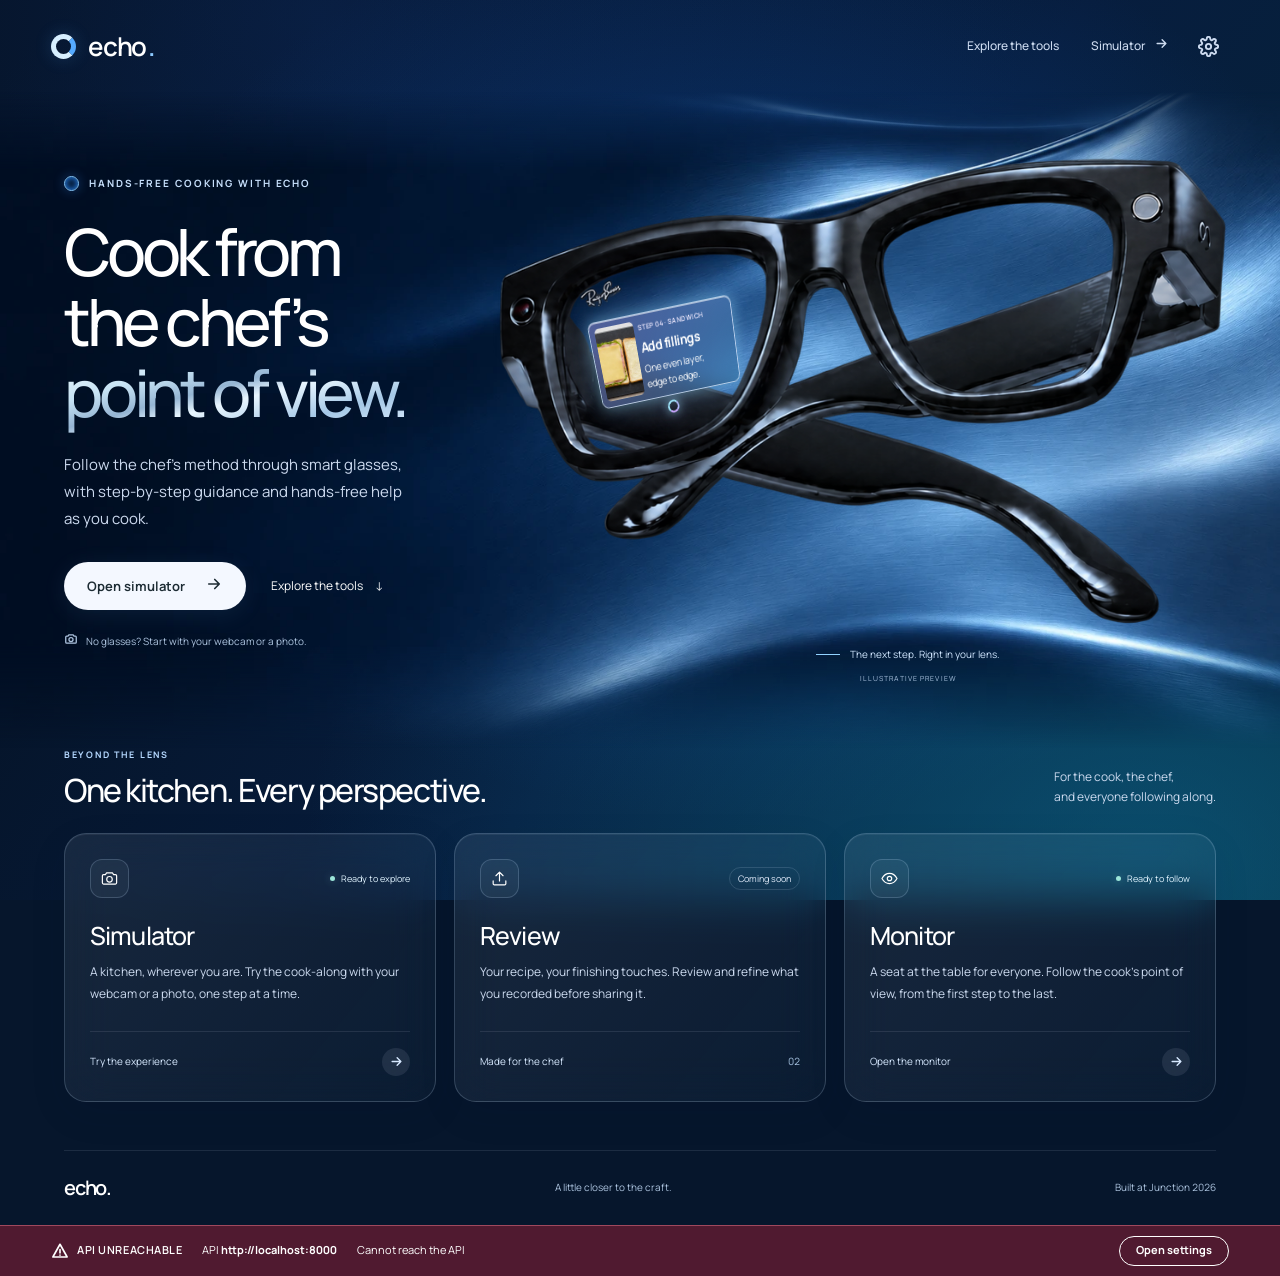
==== commit d9712199: "[web] Build WEB-03 demo monitor and update sandwich preview" ====
--- a/web/index.html
+++ b/web/index.html
@@ -36,9 +36,9 @@
     <figure class="hero-visual" aria-label="Centered floating black smart glasses angled toward the headline, with a recipe preview aligned to the lens">
       <div class="product-stage">
         <img class="hero-glasses" src="assets/smart-glasses.png" width="1736" height="906" alt="The supplied floating glasses photo cut out and flipped toward the headline, with cool blue-silver reflections and a readable Ray-Ban mark on the left lens" fetchpriority="high">
-        <div class="recipe-preview" aria-label="Example instruction: step 3, spread the rice in a thin, even layer">
-          <img src="assets/rice-step.webp" width="64" height="76" alt="Sushi rice spread over nori on a bamboo mat">
-          <div><span class="recipe-kicker">STEP 03 · MAKI ROLL</span><strong>Spread the rice</strong><p>A thin, even layer.<br>Leave a little room to roll.</p></div>
+        <div class="recipe-preview" aria-label="Example instruction: step 4, add sandwich fillings in one even layer">
+          <img src="assets/sandwich-step.webp" width="64" height="76" alt="Ham and cheese in an even layer on sandwich bread">
+          <div><span class="recipe-kicker">STEP 04 · SANDWICH</span><strong>Add fillings</strong><p>One even layer,<br>edge to edge.</p></div>
         </div>
       </div>
       <figcaption><span class="caption-line" aria-hidden="true"></span>The next step. Right in your lens.<span class="preview-label">ILLUSTRATIVE PREVIEW</span></figcaption>
@@ -60,11 +60,11 @@
         <div class="tool-copy"><h3>Review</h3><p>Your recipe, your finishing touches. Review and refine what you recorded before sharing it.</p></div>
         <div class="tool-bottom"><span>Made for the chef</span><span class="tool-number">02</span></div>
       </div></li>
-      <li><div class="tool" aria-disabled="true">
-        <div class="tool-top"><span class="tool-icon" data-icon="eye"></span><span class="tool-badge tool-badge-later">Coming soon</span></div>
+      <li><a class="tool tool-available" href="monitor/">
+        <div class="tool-top"><span class="tool-icon" data-icon="eye"></span><span class="tool-badge"><span aria-hidden="true"></span>Ready to follow</span></div>
         <div class="tool-copy"><h3>Monitor</h3><p>A seat at the table for everyone. Follow the cook’s point of view, from the first step to the last.</p></div>
-        <div class="tool-bottom"><span>See the bigger picture</span><span class="tool-number">03</span></div>
-      </div></li>
+        <div class="tool-bottom"><span>Open the monitor</span><span class="tool-go" data-icon="arrowRight"></span></div>
+      </a></li>
     </ul>
   </section>
   <div class="home-signoff"><span>echo.</span><p>A little closer to the craft.</p><span>Built at Junction 2026</span></div>
--- a/web/home.css
+++ b/web/home.css
@@ -19,7 +19,7 @@
 .hero-note .icon { width: 14px; height: 14px; }
 .hero-visual { min-width: 0; margin: 0 calc(-1 * clamp(24px, 5vw, 80px)) 0 -28px; }
 .product-stage { position: relative; width: 100%; aspect-ratio: 1.5; }
-.hero-glasses { width: 200%; max-width: none; height: auto; position: absolute; left: -51.4%; top: -12.75%; }
+.hero-glasses { width: 200%; max-width: none; height: auto; position: absolute; left: -58%; top: -12.75%; }
 .recipe-preview { position: absolute; left: 15%; top: 24.5%; width: 23%; transform: perspective(550px) rotateY(22deg) rotateZ(-9deg) skewY(-3deg); transform-origin: center; display: flex; align-items: stretch; gap: 5px; padding: 6px; border-radius: 8px; border: 1px solid #dcefffba; background: linear-gradient(135deg, #8588d495, #397caf8c); box-shadow: 0 0 16px #9be6ff66, 0 0 38px #69bbff45, 0 0 66px #b69cff22, inset 0 1px #ffffff88; backdrop-filter: blur(12px); -webkit-backdrop-filter: blur(12px); color: #fff; container-type: inline-size; }
 .recipe-preview::after { content: ""; position: absolute; top: calc(100% + 6px); left: calc(50% - 7px); width: 14px; height: 14px; border: 2px solid #a1e9ff; border-bottom-color: #c9a9ff; border-right-color: #b5bcff; border-radius: 50%; box-shadow: 0 0 12px #9be6ff99, 0 0 24px #b49eff55; }
 .recipe-preview > img { width: 29%; object-fit: cover; border-radius: 5px; }
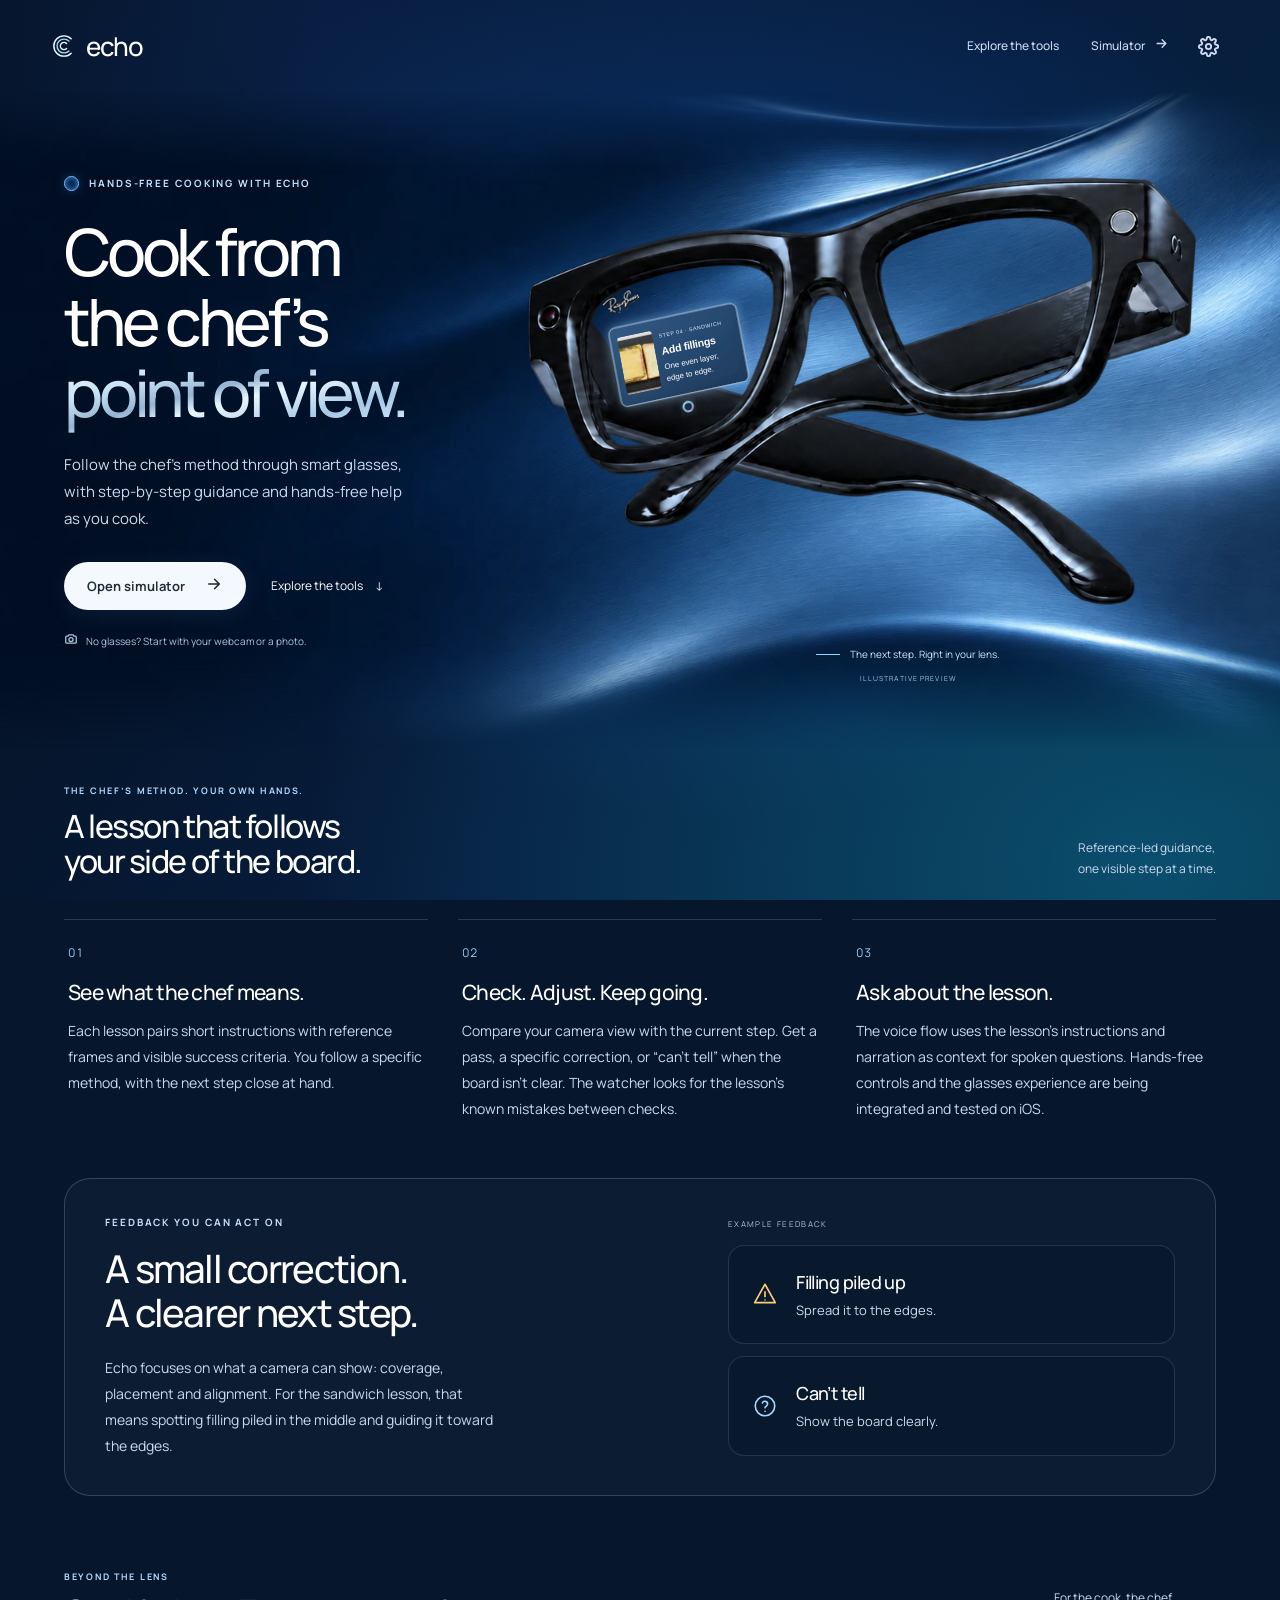
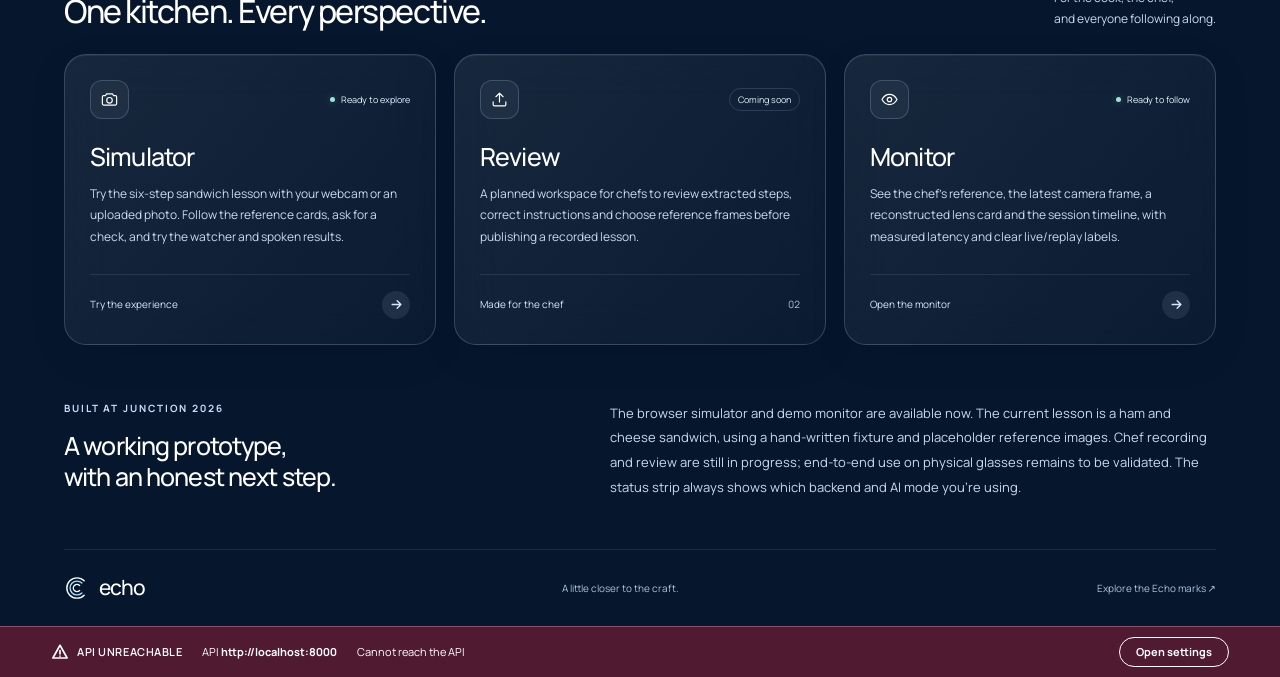
==== commit 5609d48f: "[web] Add Echo arc branding and refine animated homepage" ====
--- a/web/index.html
+++ b/web/index.html
@@ -14,7 +14,7 @@
 </head>
 <body class="home-page">
 <header class="topbar">
-  <a class="brand" href="./" aria-label="Echo home"><span class="brand-mark" aria-hidden="true"></span>echo<span class="brand-period">.</span></a>
+  <a class="brand" href="./" aria-label="Echo home"><img class="brand-symbol" src="assets/logos/echo-ripple-mark.svg" width="32" height="32" alt=""><span class="brand-word">echo</span></a>
   <nav class="topnav" aria-label="Main">
     <a href="#tools">Explore the tools</a>
     <a href="sim/">Simulator <span data-icon="arrowRight"></span></a>
@@ -35,47 +35,66 @@
     </div>
     <figure class="hero-visual" aria-label="Centered floating black smart glasses angled toward the headline, with a recipe preview aligned to the lens">
       <div class="product-stage">
-        <img class="hero-glasses" src="assets/smart-glasses.png" width="1736" height="906" alt="The supplied floating glasses photo cut out and flipped toward the headline, with cool blue-silver reflections and a readable Ray-Ban mark on the left lens" fetchpriority="high">
-        <div class="recipe-preview" aria-label="Example instruction: step 4, add sandwich fillings in one even layer">
-          <img src="assets/sandwich-step.webp" width="64" height="76" alt="Ham and cheese in an even layer on sandwich bread">
-          <div><span class="recipe-kicker">STEP 04 · SANDWICH</span><strong>Add fillings</strong><p>One even layer,<br>edge to edge.</p></div>
-        </div>
+        <img class="hero-glasses" src="assets/hero-glasses-scene.svg" width="1736" height="906" alt="Floating Echo smart glasses with a fixed, angled recipe card: Step 4, Add fillings. One even layer, edge to edge." fetchpriority="high">
       </div>
       <figcaption><span class="caption-line" aria-hidden="true"></span>The next step. Right in your lens.<span class="preview-label">ILLUSTRATIVE PREVIEW</span></figcaption>
     </figure>
   </section>
+  <section class="how-section" id="how-it-works" aria-labelledby="how-title">
+    <div class="section-heading" data-reveal>
+      <div><p class="eyebrow">THE CHEF’S METHOD. YOUR OWN HANDS.</p><h2 id="how-title">A lesson that follows your side of the board.</h2></div>
+      <p>Reference-led guidance,<br>one visible step at a time.</p>
+    </div>
+    <ol class="workflow">
+      <li data-reveal><span class="workflow-number">01</span><h3>See what the chef means.</h3><p>Each lesson pairs short instructions with reference frames and visible success criteria. You follow a specific method, with the next step close at hand.</p></li>
+      <li data-reveal><span class="workflow-number">02</span><h3>Check. Adjust. Keep going.</h3><p>Compare your camera view with the current step. Get a pass, a specific correction, or “can’t tell” when the board isn’t clear. The watcher looks for the lesson’s known mistakes between checks.</p></li>
+      <li data-reveal><span class="workflow-number">03</span><h3>Ask about the lesson.</h3><p>The voice flow uses the lesson’s instructions and narration as context for spoken questions. Hands-free controls and the glasses experience are being integrated and tested on iOS.</p></li>
+    </ol>
+    <div class="feedback-story" data-reveal>
+      <div class="feedback-copy"><p class="eyebrow">FEEDBACK YOU CAN ACT ON</p><h3>A small correction.<br>A clearer next step.</h3><p>Echo focuses on what a camera can show: coverage, placement and alignment. For the sandwich lesson, that means spotting filling piled in the middle and guiding it toward the edges.</p></div>
+      <div class="feedback-examples" aria-label="Illustrative feedback examples">
+        <p class="example-label">EXAMPLE FEEDBACK</p>
+        <div class="feedback-example" data-tone="fix"><span data-icon="warn"></span><div><strong>Filling piled up</strong><p>Spread it to the edges.</p></div></div>
+        <div class="feedback-example" data-tone="unsure"><span data-icon="question"></span><div><strong>Can’t tell</strong><p>Show the board clearly.</p></div></div>
+      </div>
+    </div>
+  </section>
   <section class="tool-section" id="tools" aria-labelledby="tools-title">
-    <div class="section-heading">
+    <div class="section-heading" data-reveal>
       <div><p class="eyebrow">BEYOND THE LENS</p><h2 id="tools-title">One kitchen. Every perspective.</h2></div>
       <p>For the cook, the chef,<br>and everyone following along.</p>
     </div>
     <ul class="tools">
-      <li><a class="tool tool-available" href="sim/">
+      <li data-reveal><a class="tool tool-available" href="sim/">
         <div class="tool-top"><span class="tool-icon" data-icon="camera"></span><span class="tool-badge"><span aria-hidden="true"></span>Ready to explore</span></div>
-        <div class="tool-copy"><h3>Simulator</h3><p>A kitchen, wherever you are. Try the cook-along with your webcam or a photo, one step at a time.</p></div>
+        <div class="tool-copy"><h3>Simulator</h3><p>Try the six-step sandwich lesson with your webcam or an uploaded photo. Follow the reference cards, ask for a check, and try the watcher and spoken results.</p></div>
         <div class="tool-bottom"><span>Try the experience</span><span class="tool-go" data-icon="arrowRight"></span></div>
       </a></li>
-      <li><div class="tool" aria-disabled="true">
+      <li data-reveal><div class="tool" aria-disabled="true">
         <div class="tool-top"><span class="tool-icon" data-icon="upload"></span><span class="tool-badge tool-badge-later">Coming soon</span></div>
-        <div class="tool-copy"><h3>Review</h3><p>Your recipe, your finishing touches. Review and refine what you recorded before sharing it.</p></div>
+        <div class="tool-copy"><h3>Review</h3><p>A planned workspace for chefs to review extracted steps, correct instructions and choose reference frames before publishing a recorded lesson.</p></div>
         <div class="tool-bottom"><span>Made for the chef</span><span class="tool-number">02</span></div>
       </div></li>
-      <li><a class="tool tool-available" href="monitor/">
+      <li data-reveal><a class="tool tool-available" href="monitor/">
         <div class="tool-top"><span class="tool-icon" data-icon="eye"></span><span class="tool-badge"><span aria-hidden="true"></span>Ready to follow</span></div>
-        <div class="tool-copy"><h3>Monitor</h3><p>A seat at the table for everyone. Follow the cook’s point of view, from the first step to the last.</p></div>
+        <div class="tool-copy"><h3>Monitor</h3><p>See the chef’s reference, the latest camera frame, a reconstructed lens card and the session timeline, with measured latency and clear live/replay labels.</p></div>
         <div class="tool-bottom"><span>Open the monitor</span><span class="tool-go" data-icon="arrowRight"></span></div>
       </a></li>
     </ul>
   </section>
-  <div class="home-signoff"><span>echo.</span><p>A little closer to the craft.</p><span>Built at Junction 2026</span></div>
+  <aside class="project-note" aria-labelledby="project-note-title" data-reveal>
+    <div><p class="eyebrow">BUILT AT JUNCTION 2026</p><h2 id="project-note-title">A working prototype, with an honest next step.</h2></div>
+    <p>The browser simulator and demo monitor are available now. The current lesson is a ham and cheese sandwich, using a hand-written fixture and placeholder reference images. Chef recording and review are still in progress; end-to-end use on physical glasses remains to be validated. The status strip always shows which backend and AI mode you’re using.</p>
+  </aside>
+  <div class="home-signoff"><a class="brand footer-brand" href="./" aria-label="Echo home"><img class="brand-symbol" src="assets/logos/echo-ripple-mark.svg" width="28" height="28" alt=""><span class="brand-word">echo</span></a><p>A little closer to the craft.</p><a href="brand/">Explore the Echo marks <span aria-hidden="true">↗</span></a></div>
 </main>
 <script type="module">
+  import { mountMotion } from "./motion.js";
   import { mountChrome } from "./shared/chrome.js";
-  import { mountHero } from "./hero.js";
   import { icon } from "./shared/icons.js";
   document.querySelector("[data-open-settings]").innerHTML = icon("gear", { size: 21 });
   document.querySelectorAll("[data-icon]").forEach((el) => (el.innerHTML = icon(el.dataset.icon, { size: 22 })));
-  mountHero();
+  mountMotion();
   mountChrome();
 </script>
 </body>
--- a/web/shared/ui.css
+++ b/web/shared/ui.css
@@ -457,3 +457,10 @@
   .tool, .panel { background: #102c4b; }
   .settings-dialog { background: #0c2343; }
 }
+
+/* Echo identity: three open circle segments with a clean wordmark. */
+.brand-symbol { flex: none; width: 26px; height: 26px; object-fit: contain; }
+.brand-word { font-weight: 500; letter-spacing: -.055em; }
+@media (max-width: 420px) { .brand-symbol { width: 22px; height: 22px; } }
+
+.brand:has(.brand-symbol) { gap: 9px; }
--- a/web/home.css
+++ b/web/home.css
@@ -19,14 +19,7 @@
 .hero-note .icon { width: 14px; height: 14px; }
 .hero-visual { min-width: 0; margin: 0 calc(-1 * clamp(24px, 5vw, 80px)) 0 -28px; }
 .product-stage { position: relative; width: 100%; aspect-ratio: 1.5; }
-.hero-glasses { width: 200%; max-width: none; height: auto; position: absolute; left: -58%; top: -12.75%; }
-.recipe-preview { position: absolute; left: 15%; top: 24.5%; width: 23%; transform: perspective(550px) rotateY(22deg) rotateZ(-9deg) skewY(-3deg); transform-origin: center; display: flex; align-items: stretch; gap: 5px; padding: 6px; border-radius: 8px; border: 1px solid #dcefffba; background: linear-gradient(135deg, #8588d495, #397caf8c); box-shadow: 0 0 16px #9be6ff66, 0 0 38px #69bbff45, 0 0 66px #b69cff22, inset 0 1px #ffffff88; backdrop-filter: blur(12px); -webkit-backdrop-filter: blur(12px); color: #fff; container-type: inline-size; }
-.recipe-preview::after { content: ""; position: absolute; top: calc(100% + 6px); left: calc(50% - 7px); width: 14px; height: 14px; border: 2px solid #a1e9ff; border-bottom-color: #c9a9ff; border-right-color: #b5bcff; border-radius: 50%; box-shadow: 0 0 12px #9be6ff99, 0 0 24px #b49eff55; }
-.recipe-preview > img { width: 29%; object-fit: cover; border-radius: 5px; }
-.recipe-preview > div { min-width: 0; align-self: center; }
-.recipe-kicker { display: block; font-size: 4.6cqw; letter-spacing: .07em; font-weight: 600; color: #f0eaff; }
-.recipe-preview strong { display: block; margin: 4px 0; font-size: 9cqw; letter-spacing: -.03em; white-space: nowrap; }
-.recipe-preview p { font-size: 6.8cqw; line-height: 1.5; color: #fff; }
+.hero-glasses { width: 184%; max-width: none; height: auto; position: absolute; left: -50%; top: -7.75%; }
 .hero-visual figcaption { display: flex; flex-wrap: wrap; align-items: center; justify-content: center; gap: 10px; color: #d0e6ff; font-size: 10px; margin: 9px 0 0; }
 .caption-line { width: 24px; height: 1px; background: #93d4ff; }
 .preview-label { flex-basis: 100%; text-align: center; font-size: 7px; letter-spacing: .16em; color: #a9c1de; margin-top: 2px; }
@@ -60,7 +53,6 @@
   .hero h1 { font-size: clamp(39px, 5.3vw, 54px); }
   .hero-actions { gap: 16px; flex-wrap: wrap; }
 
-  .recipe-preview { padding: 6px; gap: 5px; border-radius: 7px; }
   .tool { padding: 20px; }
 }
 @media (max-width: 700px) {
@@ -85,3 +77,64 @@
 }
 
 @media (min-width: 1440px) { .hero-visual { margin-right: calc((1440px - 100vw) / 2 - 80px); } }
+
+/* The SVG is one fixed composition: the lens lettering scales with the product. */
+.how-section { padding: 36px 0 74px; }
+.how-section .section-heading h2 { max-width: 24ch; }
+.workflow { display: grid; grid-template-columns: repeat(3, minmax(0, 1fr)); gap: 30px; list-style: none; padding: 0; margin: 40px 0 56px; }
+.workflow li { border-top: 1px solid #d5e7ff2b; padding: 24px 4px 0; }
+.workflow-number { display: block; color: #96c9f6; font-size: 12px; letter-spacing: .1em; margin-bottom: 19px; }
+.workflow h3 { font-size: 21px; font-weight: 500; letter-spacing: -.035em; }
+.workflow p { margin-top: 14px; color: var(--text-dim); font-size: 14px; line-height: 1.85; }
+.feedback-story { display: grid; grid-template-columns: 1.1fr .9fr; align-items: center; gap: clamp(28px, 6vw, 90px); padding: 36px 40px; border: 1px solid var(--line); border-radius: 26px; background: #cce3ff08; }
+.feedback-copy h3 { margin-top: 17px; font-size: clamp(28px, 3vw, 40px); line-height: 1.15; font-weight: 500; letter-spacing: -.045em; }
+.feedback-copy > p:last-child { max-width: 44ch; margin-top: 20px; font-size: 14px; line-height: 1.85; color: var(--text-dim); }
+.feedback-examples { display: grid; gap: 12px; }
+.example-label { margin-bottom: 3px; font-size: 8px; letter-spacing: .17em; color: var(--text-faint); }
+.feedback-example { display: flex; align-items: center; gap: 18px; padding: 23px; border: 1px solid #cadfff25; border-radius: 16px; background: #06162a85; }
+.feedback-example > span { display: flex; }
+.feedback-example .icon { width: 26px; height: 26px; stroke-width: 1.5; }
+.feedback-example[data-tone="fix"] .icon { color: #ffcd76; }
+.feedback-example[data-tone="unsure"] .icon { color: #a6d7ff; }
+.feedback-example strong { font-size: 18px; font-weight: 500; letter-spacing: -.03em; }
+.feedback-example p { margin-top: 5px; font-size: 13px; color: var(--text-dim); }
+.project-note { display: grid; grid-template-columns: .9fr 1.1fr; gap: 50px; padding: 8px 0 50px; }
+.project-note h2 { margin-top: 14px; max-width: 25ch; font-size: 25px; line-height: 1.25; font-weight: 500; letter-spacing: -.035em; }
+.project-note > p { font-size: 13px; line-height: 1.9; color: var(--text-dim); }
+.home-signoff .footer-brand { font-size: 21px; color: #fff; }
+.home-signoff > a:last-child { text-decoration: none; }
+.home-signoff > a:last-child:hover { color: #fff; }
+@media (max-width: 700px) {
+  .how-section { padding: 18px 0 48px; }
+  .workflow { grid-template-columns: 1fr; gap: 25px; margin: 28px 0 36px; }
+  .workflow li { padding-top: 20px; }
+  .workflow-number { margin-bottom: 12px; }
+  .feedback-story { grid-template-columns: 1fr; padding: 26px; gap: 30px; }
+  .feedback-example { padding: 20px; }
+  .project-note { grid-template-columns: 1fr; gap: 20px; padding-bottom: 35px; }
+  .project-note h2 { max-width: 26ch; }
+  .home-signoff { flex-wrap: wrap; }
+}
+/* Motion is deliberately attached to the whole product illustration. */
+.hero-copy .eyebrow, .hero-copy h1, .hero-copy .lede, .hero-actions, .hero-note { animation: hero-arrive 850ms var(--ease-out) both; }
+.hero-copy h1 { animation-delay: 90ms; }
+.hero-copy .lede { animation-delay: 180ms; }
+.hero-actions { animation-delay: 270ms; }
+.hero-note { animation-delay: 340ms; }
+.hero-visual { animation: hero-arrive 1100ms var(--ease-out) 180ms both; }
+.hero-glasses { animation: glasses-float 8s ease-in-out 1.2s infinite; will-change: transform; }
+.hero-cta { transition: transform 220ms var(--ease-out), box-shadow 220ms ease, background-color 220ms ease; }
+.hero-cta:hover { transform: translateY(-3px); box-shadow: 0 9px 35px #9acfff36; }
+.hero-cta:active { transform: translateY(1px); }
+.home-page .brand-symbol { transition: transform 350ms var(--ease-out); }
+.home-page .brand:hover .brand-symbol { transform: rotate(-8deg); }
+.motion-ready [data-reveal] { opacity: 0; transform: translateY(20px); transition: opacity 700ms ease var(--reveal-delay, 0ms), transform 900ms var(--ease-out) var(--reveal-delay, 0ms); }
+.motion-ready [data-reveal].is-visible, .motion-ready [data-reveal]:focus-within { opacity: 1; transform: none; }
+@keyframes hero-arrive { from { opacity: 0; transform: translateY(16px); } to { opacity: 1; transform: none; } }
+@keyframes glasses-float { 0%, 100% { transform: translateY(0); } 50% { transform: translateY(-7px); } }
+@media (prefers-reduced-motion: reduce) {
+  .hero-copy .eyebrow, .hero-copy h1, .hero-copy .lede, .hero-actions, .hero-note, .hero-visual, .hero-glasses { animation: none; will-change: auto; }
+  .motion-ready [data-reveal] { opacity: 1; transform: none; transition: none; }
+  .home-page .brand-symbol, .hero-cta { transition: none; }
+  .home-page .brand:hover .brand-symbol, .hero-cta:hover { transform: none; }
+}
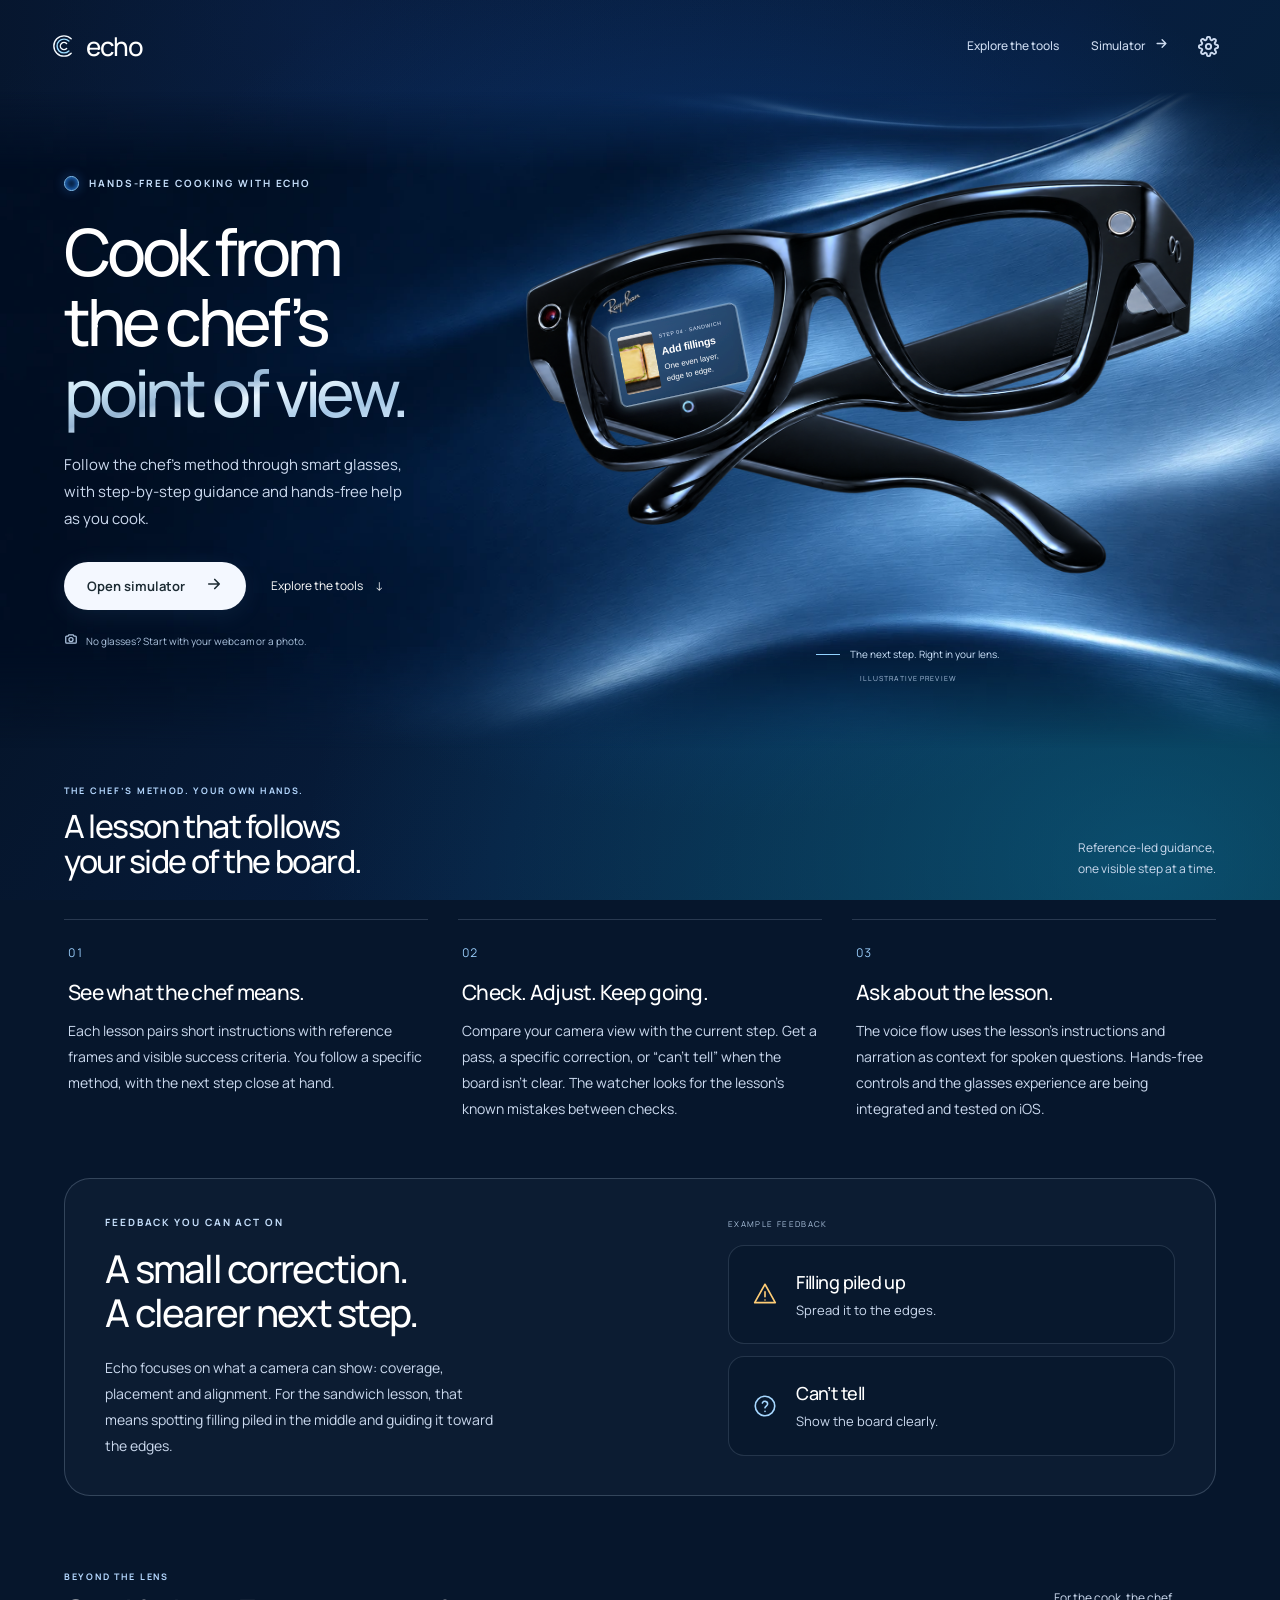
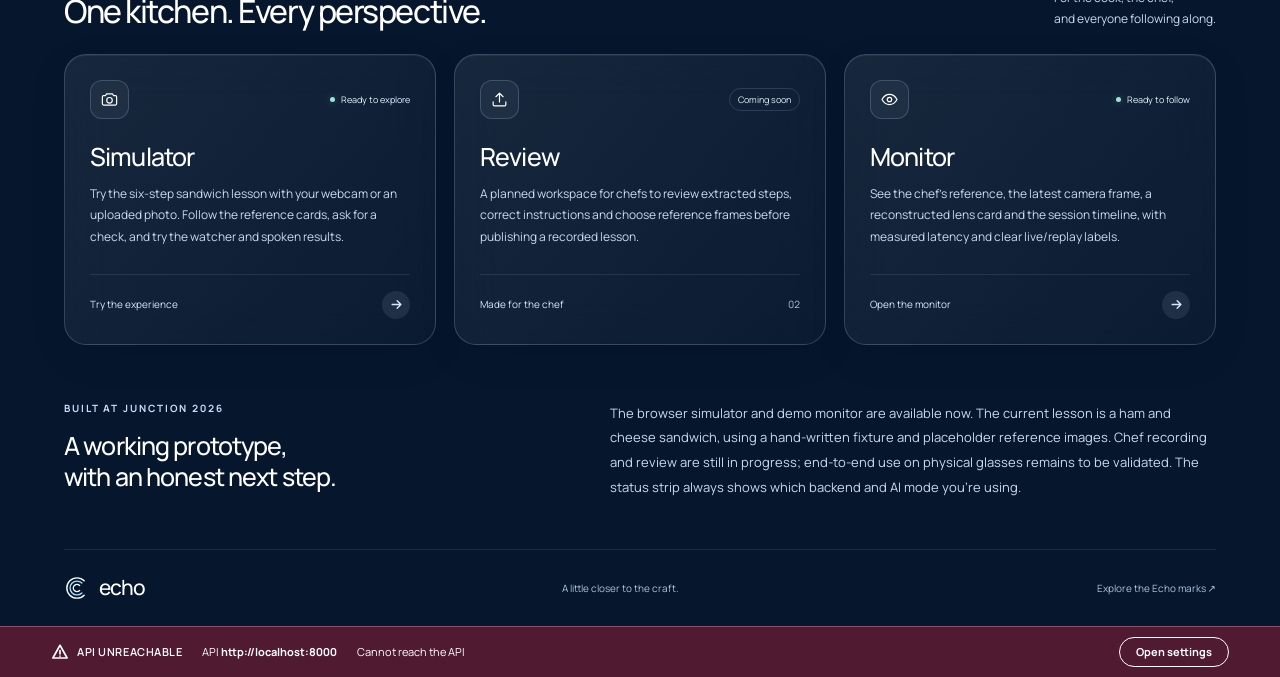
==== commit e5866635: "[web] Improve hero glasses detail and record pitch dependencies" ====
--- a/web/index.html
+++ b/web/index.html
@@ -35,7 +35,7 @@
     </div>
     <figure class="hero-visual" aria-label="Centered floating black smart glasses angled toward the headline, with a recipe preview aligned to the lens">
       <div class="product-stage">
-        <img class="hero-glasses" src="assets/hero-glasses-scene.svg" width="1736" height="906" alt="Floating Echo smart glasses with a fixed, angled recipe card: Step 4, Add fillings. One even layer, edge to edge." fetchpriority="high">
+        <img class="hero-glasses" src="assets/hero-glasses-scene.svg?v=2" width="1736" height="906" alt="Floating Echo smart glasses with a fixed, angled recipe card: Step 4, Add fillings. One even layer, edge to edge." fetchpriority="high">
       </div>
       <figcaption><span class="caption-line" aria-hidden="true"></span>The next step. Right in your lens.<span class="preview-label">ILLUSTRATIVE PREVIEW</span></figcaption>
     </figure>
